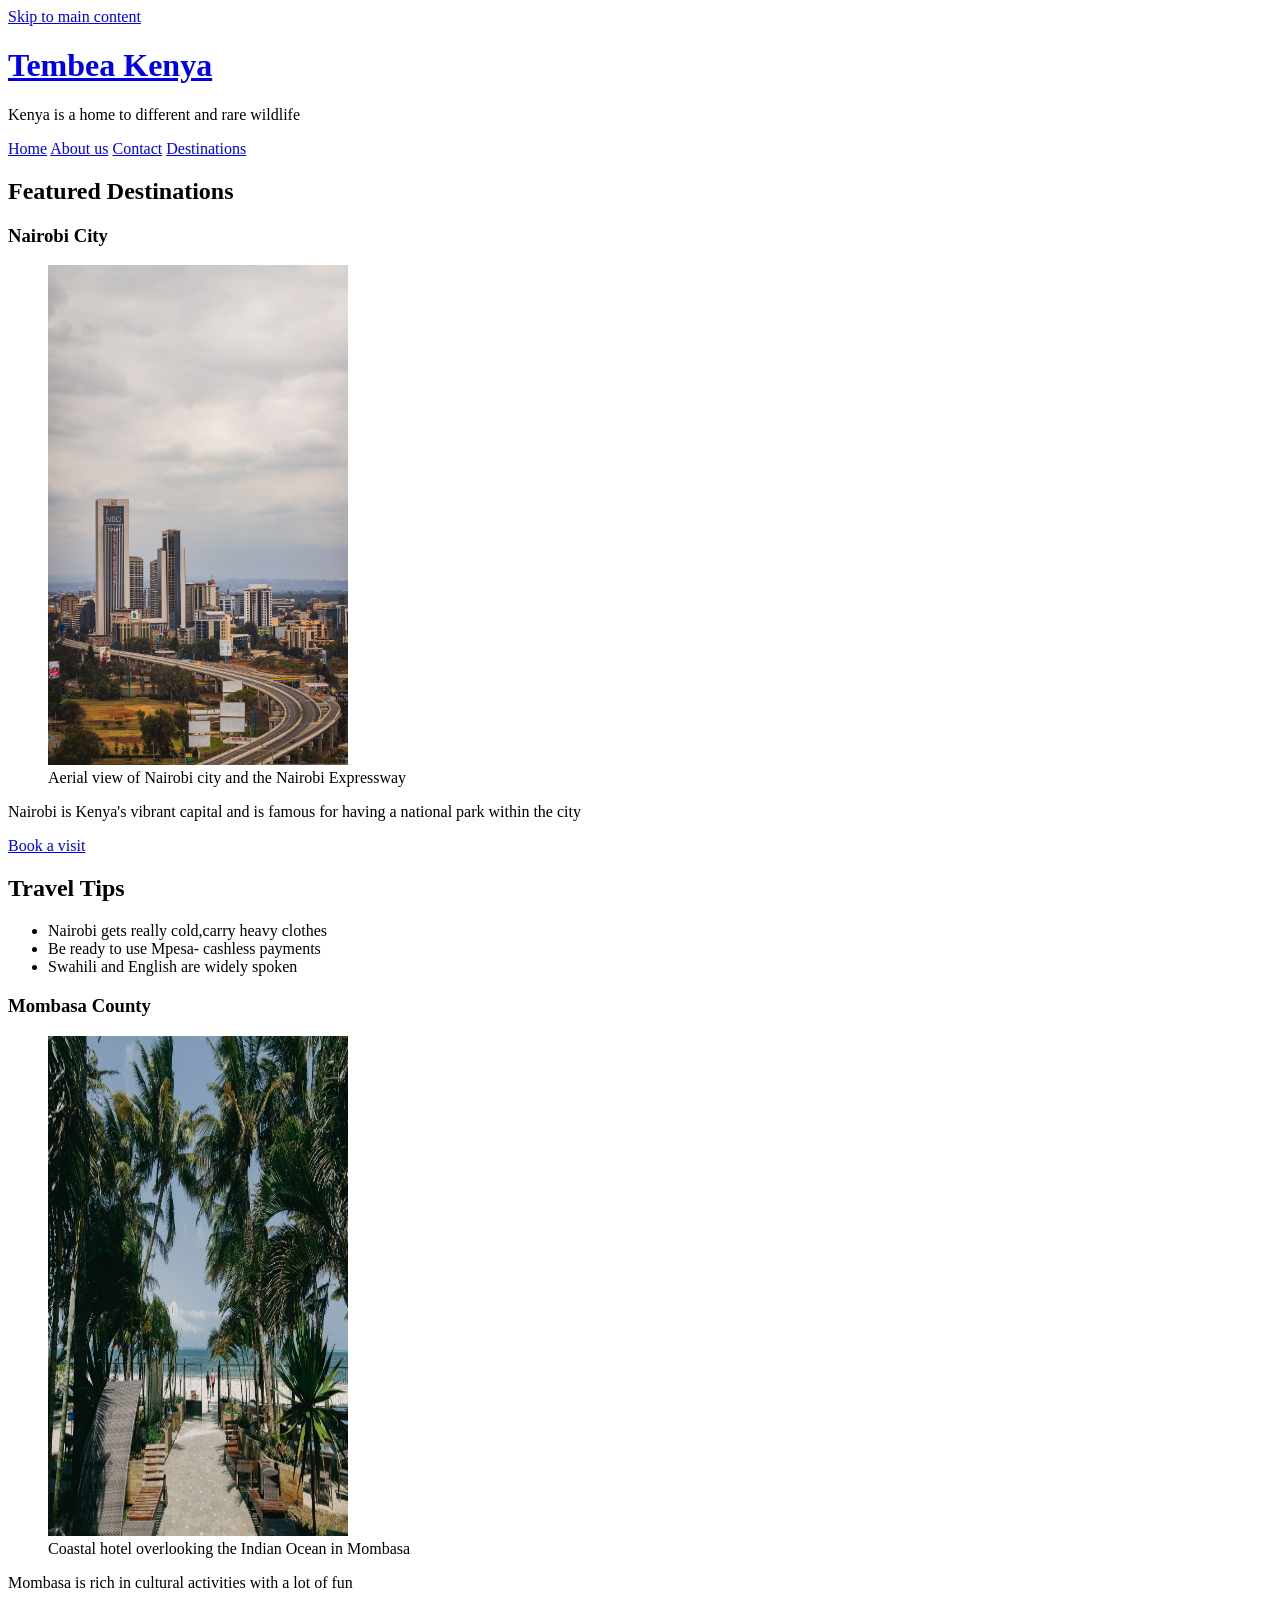
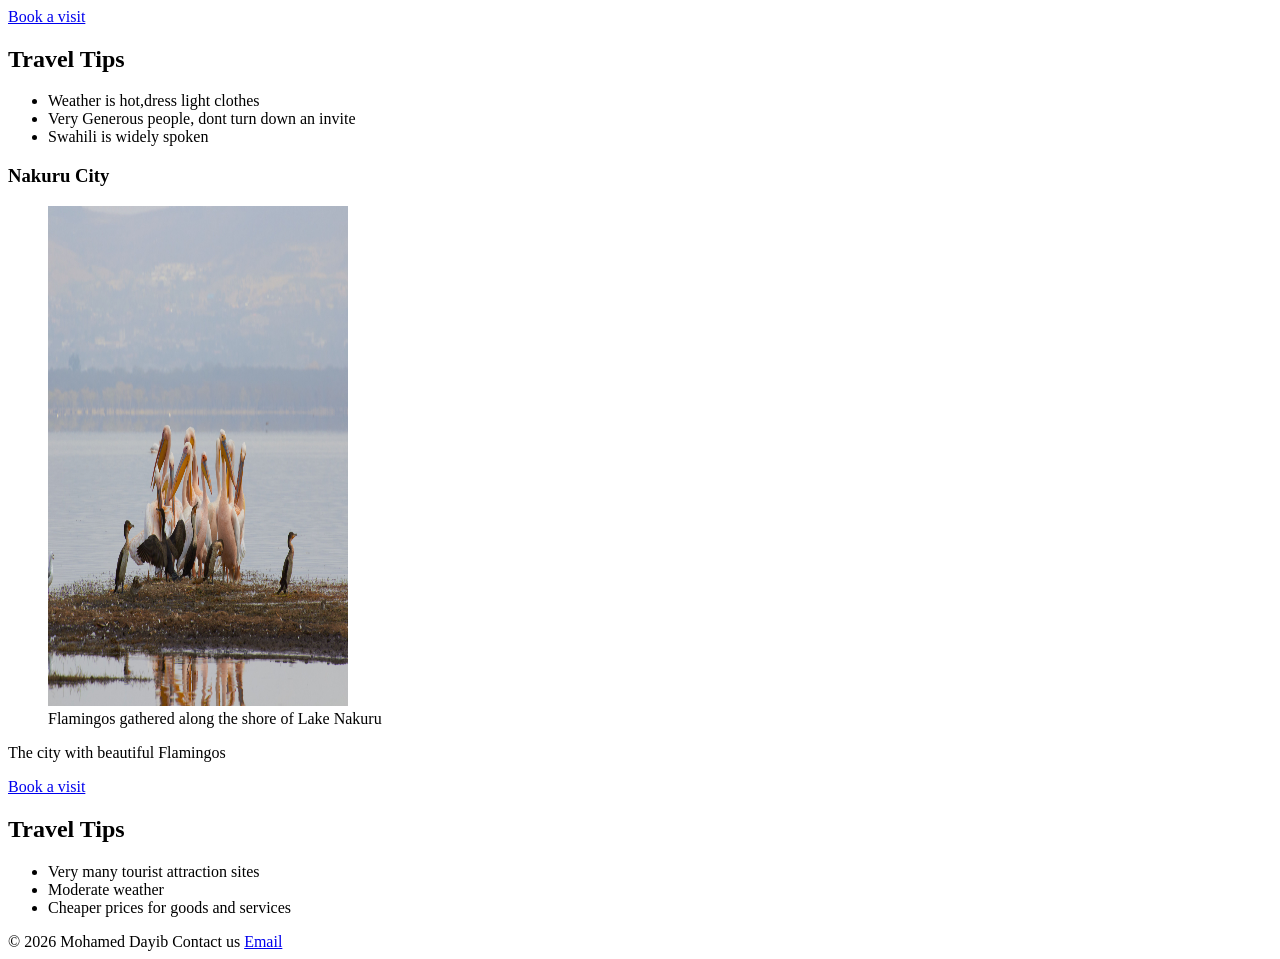
==== index.html @ 8fd85138 "Add my work in the Tembea Kenya" ====
<!DOCTYPE html>
<html lang="en">
<head>
    <meta charset="UTF-8">
    <meta name="viewport" content="width=device-width, initial-scale=1.0">
    <title>Tembea</title>
</head>
<body>
    <a href="#main-content">Skip to main content</a>
    <main id="main-content">
    <header>
        <h1><a href="./index.html">Tembea Kenya</a></h1>
        <p>Kenya is a home to different and rare wildlife</p>
        <nav>
            <a href="./index.html" aria-current="page">Home</a>
            <a href="./about.html">About us</a>
            <a href="./contact.html">Contact</a>
            <a href="./destinations.html" aria-current="page">Destinations</a>

        </nav>
    </header>
    <main>
        <section>
            <h2>Featured Destinations</h2>
            <article>
                <h3>Nairobi City</h3>
                <figure>
                    <img src="./Images/nairobi-city.jpg" alt="Aerial view of Nairobi city and the Nairobi Expressway" width="300" height="500">
                    <figcaption>Aerial view of Nairobi city and the Nairobi Expressway</figcaption>
                </figure>
                <p>Nairobi is Kenya's vibrant capital and is famous for having a national park within the city</p>
                <a href="./destinations.html">Book a visit</a>

            </article>
            <aside>
                <h2>Travel Tips</h2>
                <ul>

                   <li>Nairobi gets really cold,carry heavy clothes</li> 
                   <li> Be ready to use Mpesa- cashless payments</li>
                   <li> Swahili and English are widely spoken </li>
                </ul>

            </aside>
            </head>
             <article>
                <h3>Mombasa County</h3>
                <figure>
                    <img src="./Images/mombasa-city.jpg" alt="Coastal hotel overlooking the Indian Ocean in Mombasa" width="300" height="500">
                    <figcaption>Coastal hotel overlooking the Indian Ocean in Mombasa</figcaption>
                </figure>
                <p>Mombasa is rich in cultural activities with a lot of fun</p>
                <a href="./destinations.html">Book a visit</a>

            </article>
            <aside>
                <h2>Travel Tips</h2>
                <ul>
                    <li>Weather is hot,dress light clothes</li>
                    <li>Very Generous people, dont turn down an invite</li>
                   <li> Swahili is  widely spoken</li> 
                </ul>

            </aside>
             <article>
                <h3>Nakuru City</h3>
                <figure>
                    <img src="./Images/nakuru-city.jpg" alt=""Flamingos gathered along the shore of Lake Nakuru" width="300" height="500">
                    <figcaption>Flamingos gathered along the shore of Lake Nakuru</figcaption>
                </figure>
                <p>The city with beautiful Flamingos</p>
                <a href="./destinations.html">Book a visit</a>

            </article>
            <aside>
                <h2>Travel Tips</h2>
                <ul>
                   <li>Very many tourist attraction sites</li> 
                   <li>Moderate weather</li>  
                   <li>Cheaper prices for goods and services</li> 
                </ul>

            </aside>
        </section>
    </main>

<footer>
    &copy; 2026 Mohamed Dayib  
    Contact us <a href="mailto:Mohamedtayyib57@gmail.com">Email</a>
</footer>
</body>
</html>
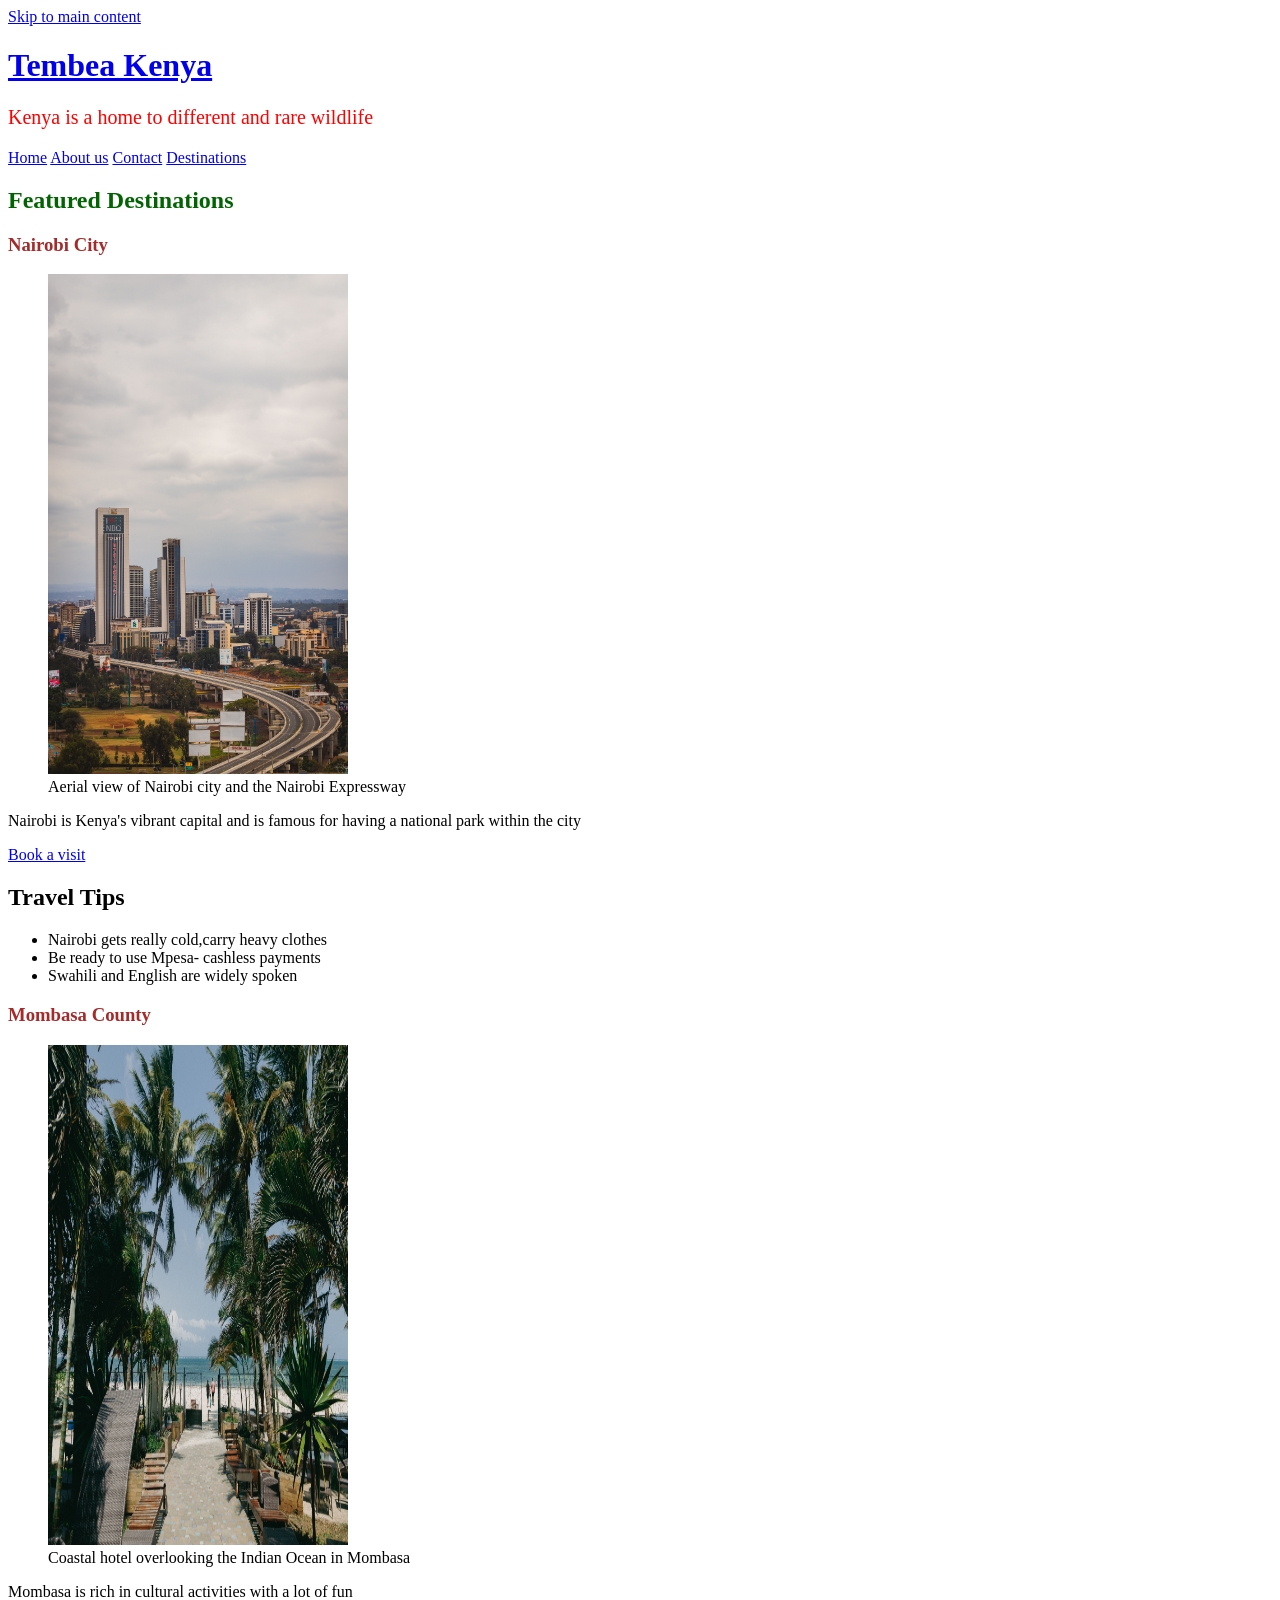
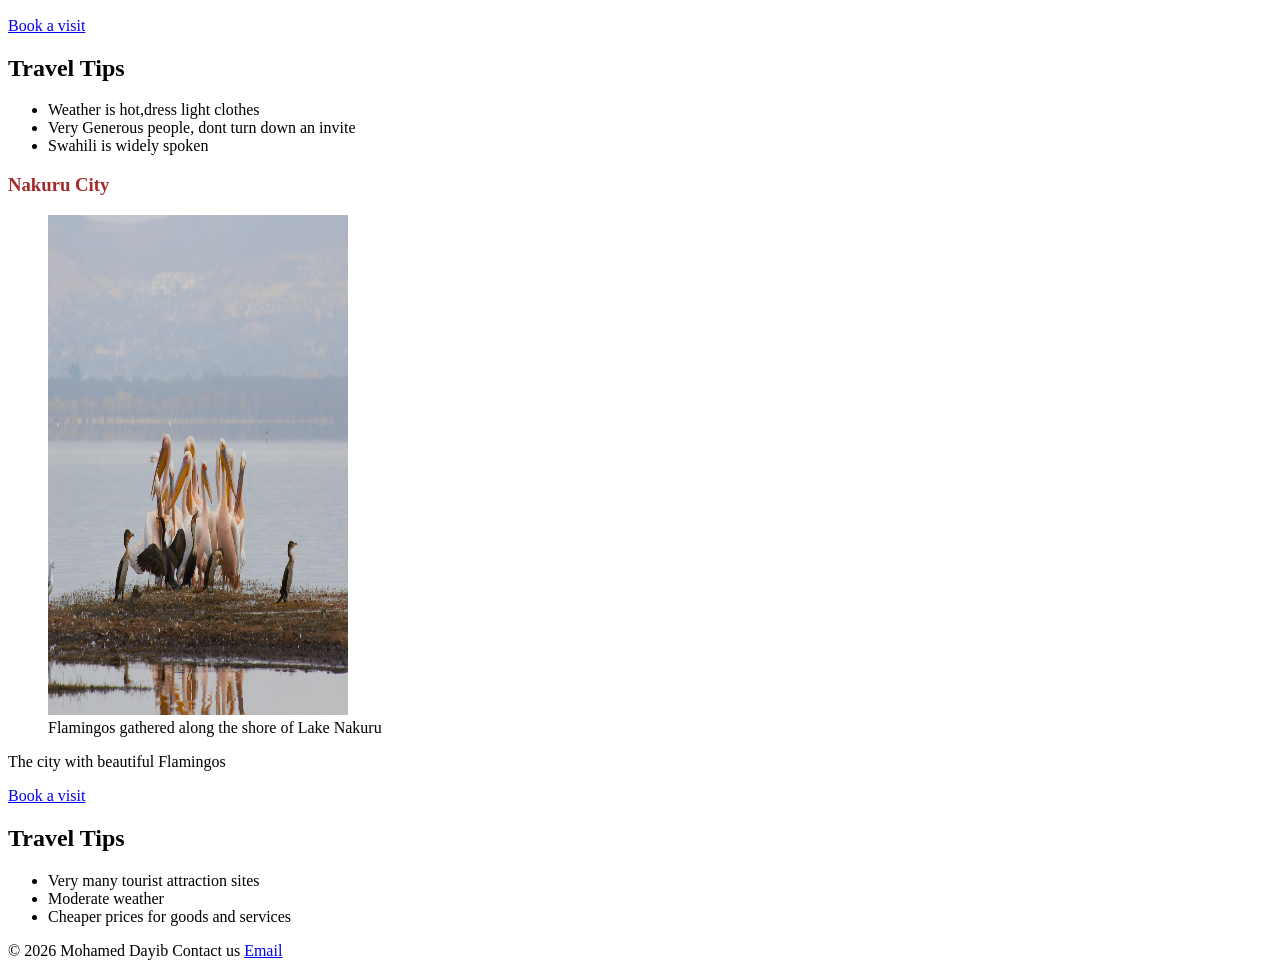
==== commit 58bc7394: "Add favicon and styles.css" ====
--- a/index.html
+++ b/index.html
@@ -4,13 +4,15 @@
     <meta charset="UTF-8">
     <meta name="viewport" content="width=device-width, initial-scale=1.0">
     <title>Tembea</title>
+    <link rel="stylesheet" href="./styles.css">
+    <link rel="icon" href="./Images/favicon-16x16.png">
 </head>
 <body>
     <a href="#main-content">Skip to main content</a>
     <main id="main-content">
     <header>
         <h1><a href="./index.html">Tembea Kenya</a></h1>
-        <p>Kenya is a home to different and rare wildlife</p>
+        <p class="tagline"> Kenya is a home to different and rare wildlife</p>
         <nav>
             <a href="./index.html" aria-current="page">Home</a>
             <a href="./about.html">About us</a>
@@ -21,9 +23,9 @@
     </header>
     <main>
         <section>
-            <h2>Featured Destinations</h2>
+            <h2 class="title">Featured Destinations</h2>
             <article>
-                <h3>Nairobi City</h3>
+                <h3 id="subtitle">Nairobi City</h3>
                 <figure>
                     <img src="./Images/nairobi-city.jpg" alt="Aerial view of Nairobi city and the Nairobi Expressway" width="300" height="500">
                     <figcaption>Aerial view of Nairobi city and the Nairobi Expressway</figcaption>
@@ -44,7 +46,7 @@
             </aside>
             </head>
              <article>
-                <h3>Mombasa County</h3>
+                <h3 id="subtitle">Mombasa County</h3>
                 <figure>
                     <img src="./Images/mombasa-city.jpg" alt="Coastal hotel overlooking the Indian Ocean in Mombasa" width="300" height="500">
                     <figcaption>Coastal hotel overlooking the Indian Ocean in Mombasa</figcaption>
@@ -63,7 +65,7 @@
 
             </aside>
              <article>
-                <h3>Nakuru City</h3>
+                <h3 id="subtitle">Nakuru City</h3>
                 <figure>
                     <img src="./Images/nakuru-city.jpg" alt=""Flamingos gathered along the shore of Lake Nakuru" width="300" height="500">
                     <figcaption>Flamingos gathered along the shore of Lake Nakuru</figcaption>
--- a/styles.css
+++ b/styles.css
@@ -0,0 +1,12 @@
+.title{
+    color: darkgreen;
+}
+
+.tagline{
+    color: red;
+    font-size: 20px;
+
+}
+#subtitle{
+    color: brown;
+}
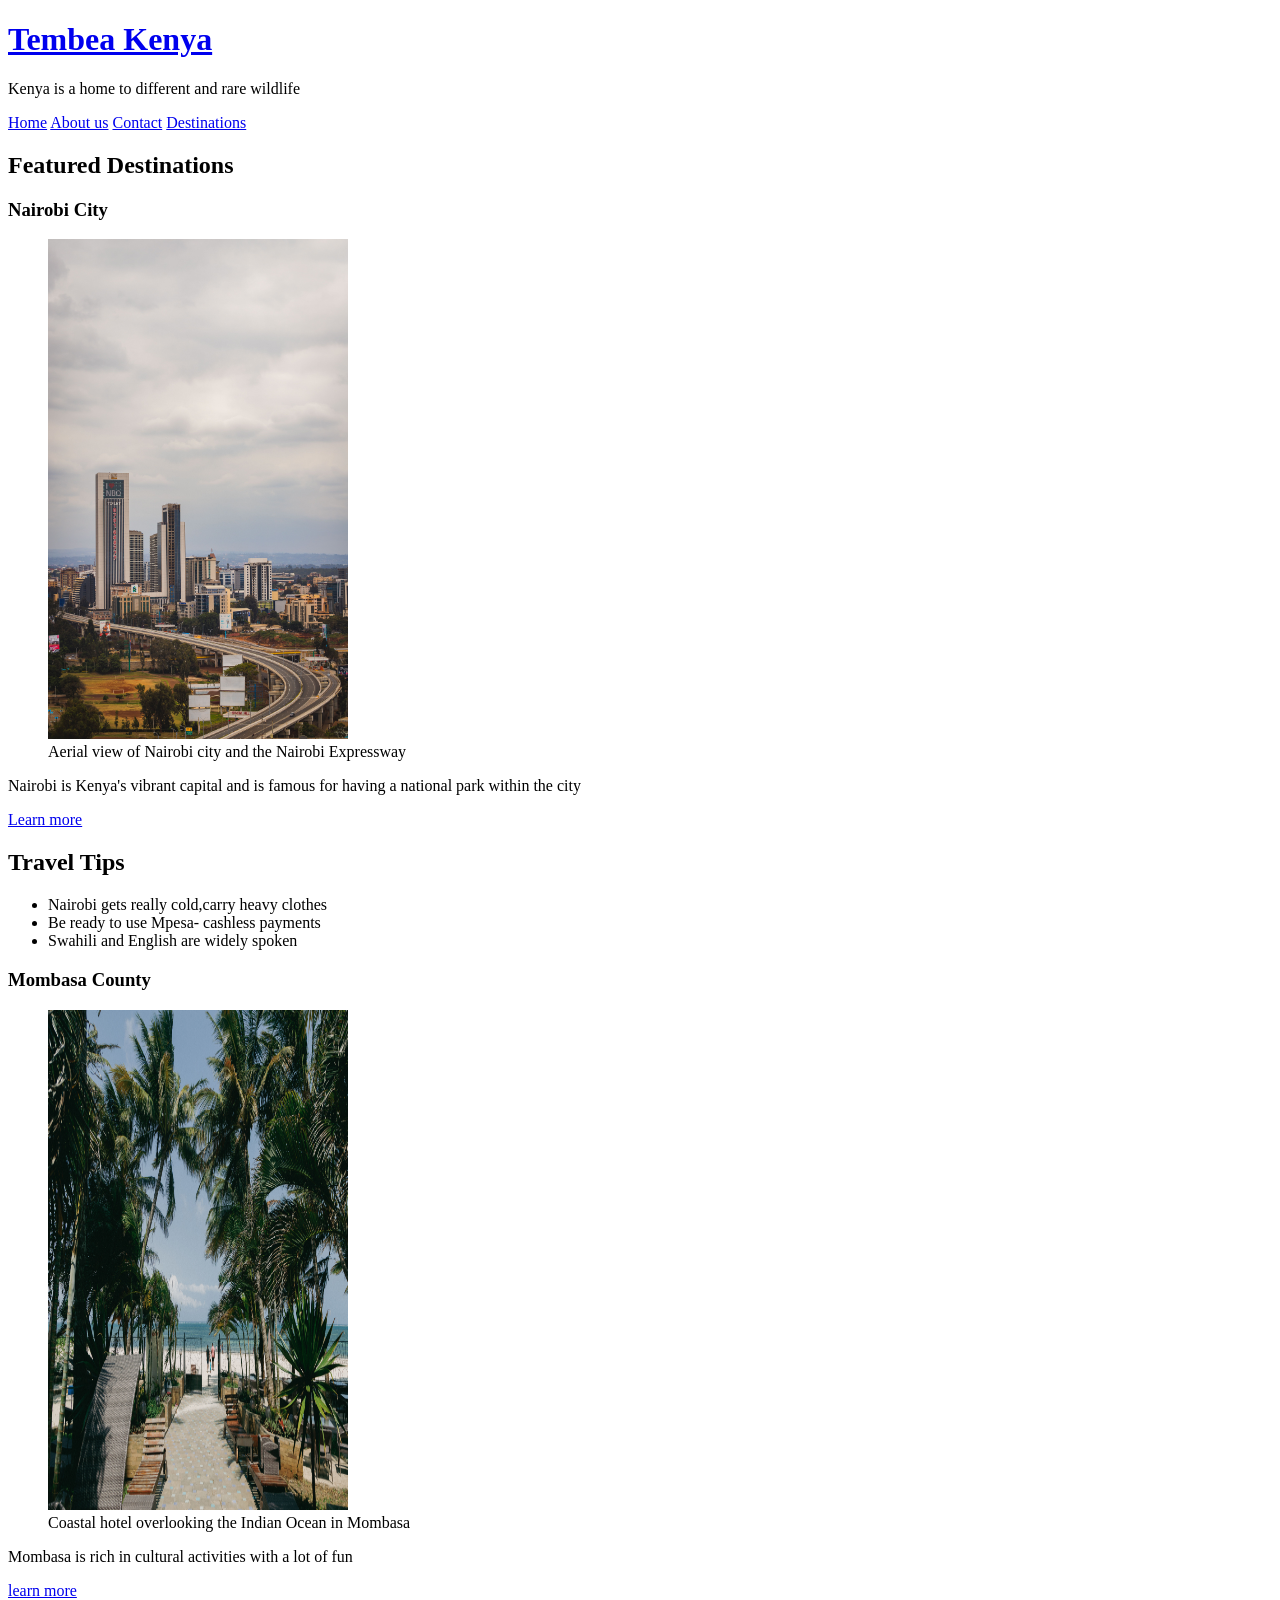
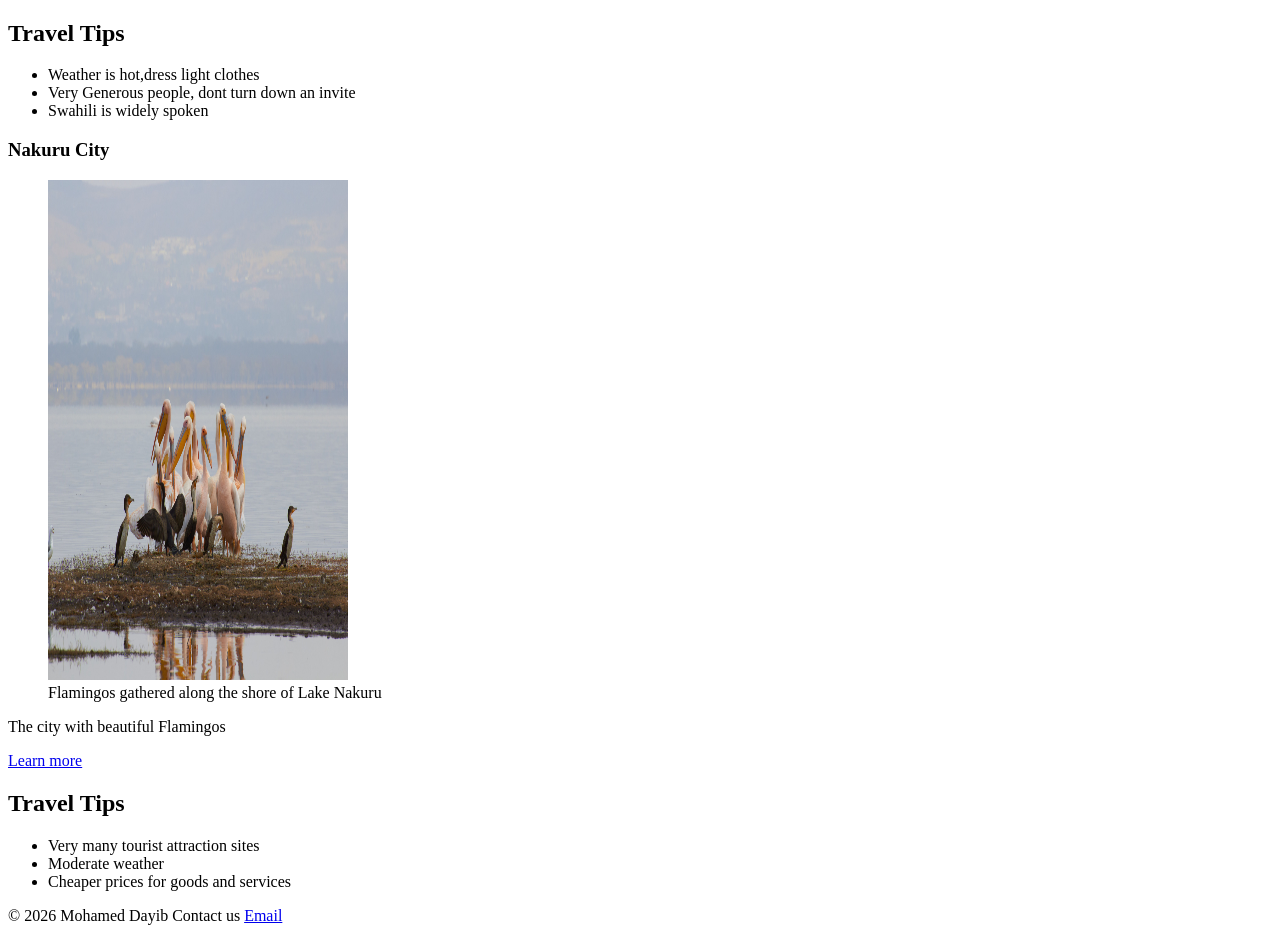
==== commit c203846f: "add screenshot and the new files" ====
--- a/index.html
+++ b/index.html
@@ -4,15 +4,12 @@
     <meta charset="UTF-8">
     <meta name="viewport" content="width=device-width, initial-scale=1.0">
     <title>Tembea</title>
-    <link rel="stylesheet" href="./styles.css">
-    <link rel="icon" href="./Images/favicon-16x16.png">
 </head>
 <body>
-    <a href="#main-content">Skip to main content</a>
-    <main id="main-content">
+    <main>
     <header>
         <h1><a href="./index.html">Tembea Kenya</a></h1>
-        <p class="tagline"> Kenya is a home to different and rare wildlife</p>
+        <p> Kenya is a home to different and rare wildlife</p>
         <nav>
             <a href="./index.html" aria-current="page">Home</a>
             <a href="./about.html">About us</a>
@@ -23,15 +20,15 @@
     </header>
     <main>
         <section>
-            <h2 class="title">Featured Destinations</h2>
+            <h2>Featured Destinations</h2>
             <article>
-                <h3 id="subtitle">Nairobi City</h3>
+                <h3>Nairobi City</h3>
                 <figure>
                     <img src="./Images/nairobi-city.jpg" alt="Aerial view of Nairobi city and the Nairobi Expressway" width="300" height="500">
                     <figcaption>Aerial view of Nairobi city and the Nairobi Expressway</figcaption>
                 </figure>
                 <p>Nairobi is Kenya's vibrant capital and is famous for having a national park within the city</p>
-                <a href="./destinations.html">Book a visit</a>
+                <a href="./about.html">Learn more</a>
 
             </article>
             <aside>
@@ -46,13 +43,13 @@
             </aside>
             </head>
              <article>
-                <h3 id="subtitle">Mombasa County</h3>
+                <h3>Mombasa County</h3>
                 <figure>
                     <img src="./Images/mombasa-city.jpg" alt="Coastal hotel overlooking the Indian Ocean in Mombasa" width="300" height="500">
                     <figcaption>Coastal hotel overlooking the Indian Ocean in Mombasa</figcaption>
                 </figure>
                 <p>Mombasa is rich in cultural activities with a lot of fun</p>
-                <a href="./destinations.html">Book a visit</a>
+                <a href="./about.html">learn more</a>
 
             </article>
             <aside>
@@ -65,13 +62,13 @@
 
             </aside>
              <article>
-                <h3 id="subtitle">Nakuru City</h3>
+                <h3>Nakuru City</h3>
                 <figure>
                     <img src="./Images/nakuru-city.jpg" alt=""Flamingos gathered along the shore of Lake Nakuru" width="300" height="500">
                     <figcaption>Flamingos gathered along the shore of Lake Nakuru</figcaption>
                 </figure>
                 <p>The city with beautiful Flamingos</p>
-                <a href="./destinations.html">Book a visit</a>
+                <a href="./about.html">Learn more</a>
 
             </article>
             <aside>
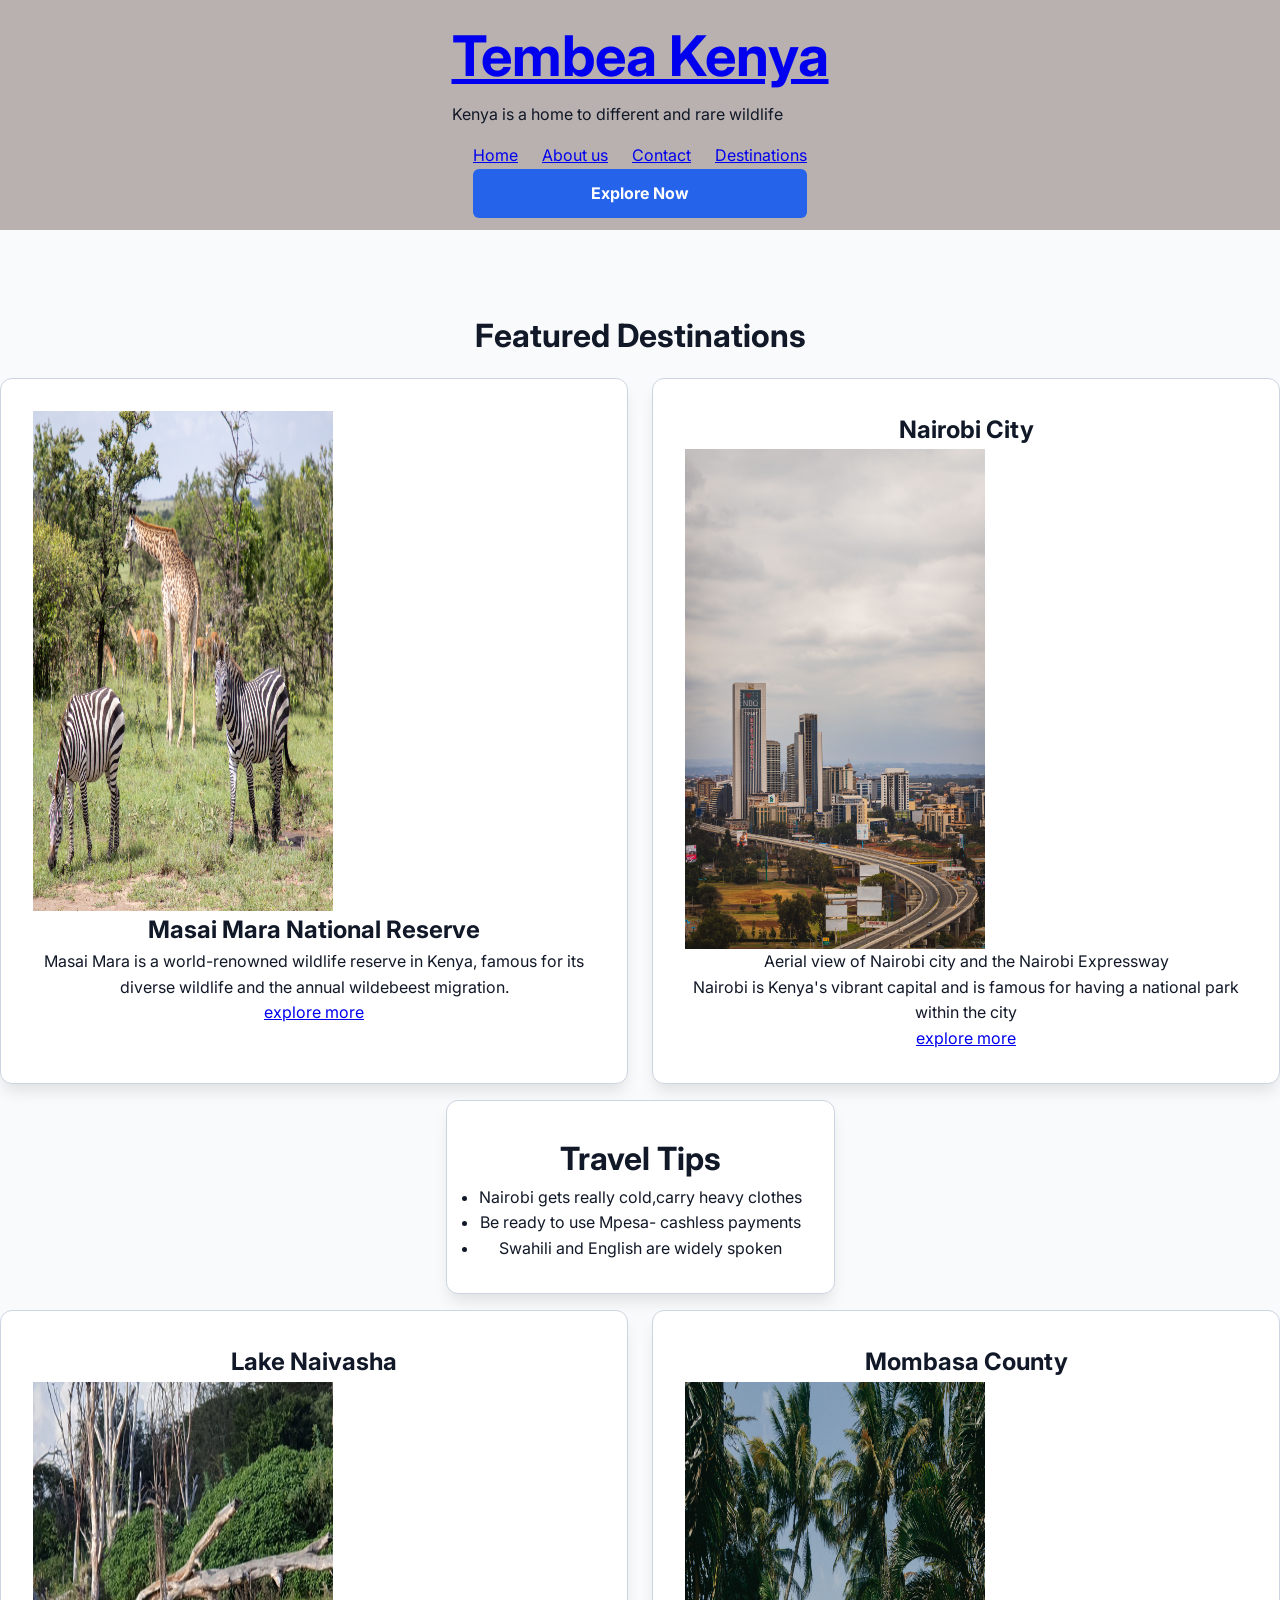
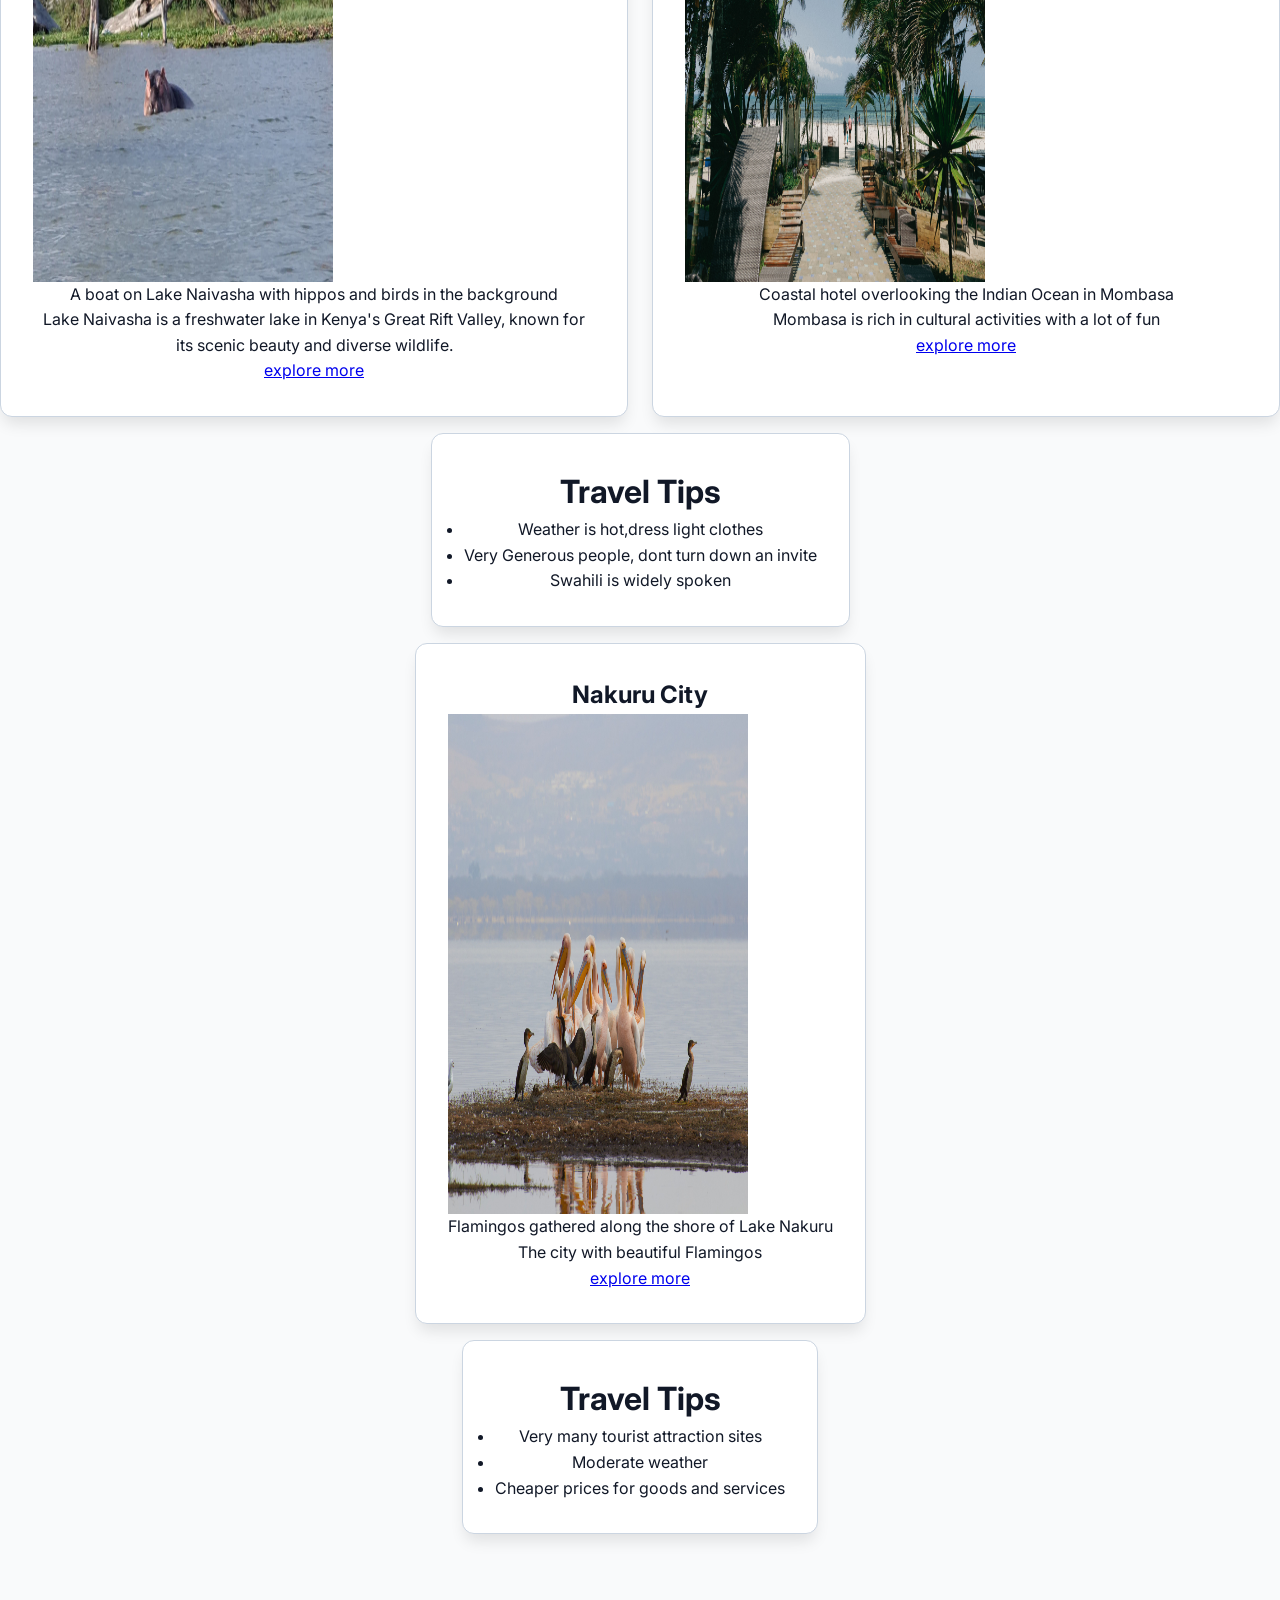
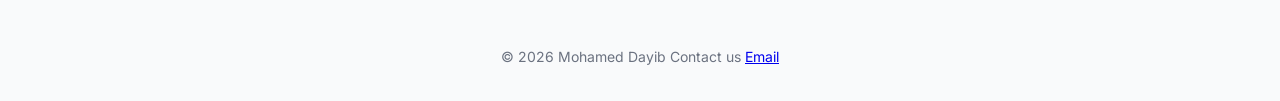
==== commit 8b22842c: "add tembea layout and styles" ====
--- a/index.html
+++ b/index.html
@@ -4,88 +4,127 @@
     <meta charset="UTF-8">
     <meta name="viewport" content="width=device-width, initial-scale=1.0">
     <title>Tembea</title>
+    <link rel="stylesheet" href="styles.css">
 </head>
 <body>
-    <main>
-    <header>
-        <h1><a href="./index.html">Tembea Kenya</a></h1>
-        <p> Kenya is a home to different and rare wildlife</p>
-        <nav>
-            <a href="./index.html" aria-current="page">Home</a>
-            <a href="./about.html">About us</a>
-            <a href="./contact.html">Contact</a>
-            <a href="./destinations.html" aria-current="page">Destinations</a>
+  <main>
+    <header class="navbar"> 
+        <div class="navbar-logo">
+            <h1><a href="./index.html" class="logo">Tembea Kenya</a></h1>
+            <p>Kenya is a home to different and rare wildlife</p>
+        </div>
+    
+    <nav aria-label="Main">
+        <div class="navbar-links">
+         <a href="./index.html" aria-current="page">Home</a>
+         <a href="./about.html">About us</a>
+         <a href="./contact.html">Contact</a>
+         <a href="./destinations.html">Destinations</a>
 
-        </nav>
-    </header>
-    <main>
-        <section>
+        </div>
+            <a href="./destinations.html" class="btn">Explore Now</a>
+
+    </nav>
+  </header>
+    <main >
+      <section class="hero" >
+        <div >
             <h2>Featured Destinations</h2>
-            <article>
+        </div>
+      
+        <article class="card-row"> 
+            <div class="card">
+                <img src="./Images/nairobi-nationalpark.jpg" alt="A herd of elephants walking through the savannah in Masai Mara National Reserve" width="300" height="500">
+                <h3>Masai Mara National Reserve</h3>
+                <p>Masai Mara is a world-renowned wildlife reserve in Kenya, famous for its diverse wildlife and the annual wildebeest migration.</p>
+                <a href="./destinations.html">explore more</a> 
+            </div>
+            <div class="card">
                 <h3>Nairobi City</h3>
                 <figure>
                     <img src="./Images/nairobi-city.jpg" alt="Aerial view of Nairobi city and the Nairobi Expressway" width="300" height="500">
                     <figcaption>Aerial view of Nairobi city and the Nairobi Expressway</figcaption>
                 </figure>
                 <p>Nairobi is Kenya's vibrant capital and is famous for having a national park within the city</p>
-                <a href="./about.html">Learn more</a>
+                 <a href="./destinations.html">explore more</a>
+            </div>
 
-            </article>
-            <aside>
-                <h2>Travel Tips</h2>
+        </article >
+
+        <aside>
+           <div class="card">
+             <h2>Travel Tips</h2>
                 <ul>
-
                    <li>Nairobi gets really cold,carry heavy clothes</li> 
                    <li> Be ready to use Mpesa- cashless payments</li>
                    <li> Swahili and English are widely spoken </li>
                 </ul>
-
-            </aside>
-            </head>
-             <article>
+            </div>
+        </aside>
+          
+        <article class="card-row">
+            <div class="card">
+                <h3>Lake Naivasha</h3>
+                <figure>
+                    <img src="./Images/lake-naivasha.webp" alt="A boat on Lake Naivasha with hippos and birds in the background" width="300" height="500">
+                    <figcaption>A boat on Lake Naivasha with hippos and birds in the background</figcaption>
+                </figure>
+                <p>Lake Naivasha is a freshwater lake in Kenya's Great Rift Valley, known for its scenic beauty and diverse wildlife.</p>
+                <a href="./destinations.html">explore more</a>
+            </div>
+            <div class="card">
                 <h3>Mombasa County</h3>
                 <figure>
                     <img src="./Images/mombasa-city.jpg" alt="Coastal hotel overlooking the Indian Ocean in Mombasa" width="300" height="500">
                     <figcaption>Coastal hotel overlooking the Indian Ocean in Mombasa</figcaption>
                 </figure>
                 <p>Mombasa is rich in cultural activities with a lot of fun</p>
-                <a href="./about.html">learn more</a>
-
-            </article>
-            <aside>
-                <h2>Travel Tips</h2>
+                <a href="./destinations.html">explore more</a>
+            </div>  
+        </article>
+        <aside>
+             <div class="card">
+            <h2>Travel Tips</h2>
                 <ul>
                     <li>Weather is hot,dress light clothes</li>
                     <li>Very Generous people, dont turn down an invite</li>
                    <li> Swahili is  widely spoken</li> 
                 </ul>
+            </div>
+        </aside>
 
-            </aside>
-             <article>
+
+        <article class="card-row">
+            <div class="card">
                 <h3>Nakuru City</h3>
                 <figure>
-                    <img src="./Images/nakuru-city.jpg" alt=""Flamingos gathered along the shore of Lake Nakuru" width="300" height="500">
+                    <img src="./Images/nakuru-city.jpg" alt="Flamingos gathered along the shore of Lake Nakuru" width="300" height="500">
                     <figcaption>Flamingos gathered along the shore of Lake Nakuru</figcaption>
                 </figure>
                 <p>The city with beautiful Flamingos</p>
-                <a href="./about.html">Learn more</a>
+                <a href="./destinations.html">explore more</a>
+            </div>
+        </article>
 
-            </article>
-            <aside>
-                <h2>Travel Tips</h2>
+        <aside>
+             <div class="card">
+            <h2>Travel Tips</h2>
                 <ul>
                    <li>Very many tourist attraction sites</li> 
                    <li>Moderate weather</li>  
                    <li>Cheaper prices for goods and services</li> 
                 </ul>
 
-            </aside>
+            </div>
+        </aside>
         </section>
     </main>
 
 <footer>
+   
     &copy; 2026 Mohamed Dayib  
     Contact us <a href="mailto:Mohamedtayyib57@gmail.com">Email</a>
+    
 </footer>
 </body>
 </html>
--- a/styles.css
+++ b/styles.css
@@ -0,0 +1,314 @@
+@import url('https://fonts.googleapis.com/css2?family=Inter:wght@400;700&display=swap');
+:root{
+    --font-main: 'Inter', system-ui, -apple-system, sans-serif;
+  --text-base: 1rem;
+  --text-line-height: 1.6;
+  --text-h1: clamp(2rem, 4vw + 1rem, 3.5rem);
+  --text-h2: 2rem;
+  --text-h3: 1.5rem;
+
+  --color-brand: #2563eb;          /* Vibrant blue */
+  --color-brand-hover: #1d4ed8;    /* Darker hover variant */
+  --color-text: #111827;           /* Dark text (High contrast on light) */
+  --color-surface: #f9fafb;        /* Light surface/background */
+  --color-surface-hover: #f3f4f6;  /* Surface hover variant */
+  --color-alternate: #6b7280;      /* Muted text for secondary information */
+
+  --space-section: clamp(3rem, 5vw + 1rem, 6rem);
+}
+* {
+  box-sizing: border-box;
+  padding: 0;
+  margin: 0;
+}
+body{
+    font-family: var(--font-main);
+  font-size: var(--text-base);
+  line-height: var(--text-line-height);
+  color: var(--color-text);
+  background-color: var(--color-surface);
+}
+
+
+main{
+flex: 1;
+}
+
+h1{
+    font-size:var(--text-h1)
+}
+h2 {
+  font-size: var(--text-h2)
+}
+
+h3 {
+  font-size: var(--text-h3)
+}
+section{
+    padding-top: var(--space-section);
+    padding-bottom: var(--space-section);
+
+}
+img, picture {
+  max-width: 100%;
+  display: block;
+}
+
+input, button, textarea, select {
+  font: inherit;
+}
+button {
+  cursor: pointer;
+  font-size: .61rem;
+}
+html, body {
+  height: 100%;
+  margin: 0;
+}
+
+body {
+  display: flex;
+  flex-direction: column;
+  min-height: 100vh;
+}
+
+main {
+  flex: 1; 
+}
+.navbar {
+    display: flex;
+    justify-content: center;
+    flex-direction: column;
+    align-items: center;
+    background: #b9b0b0;
+    gap: 1rem;
+    padding: 0.75rem 1.5rem;
+}
+.navbar-links {
+    display: flex;
+    gap: 1.5rem;
+    align-items: center;
+    justify-content: center;
+    list-style: none;
+}
+.hero {
+    display: flex;
+    flex-direction: column;    /* stack heading, tagline, button */
+    justify-content: center;   /* centre vertically (main axis = column) */
+    align-items: center;       /* centre horizontally */
+    gap: 1rem;
+    min-height: 60vh;
+    text-align: center;
+}
+.card {
+    background-color: var(--color-card-bg, #ffffff);
+    border: 1px solid var(--color-border, #cbd5e1);
+    border-radius: 0.75rem;
+    box-shadow: 0 10px 15px -3px rgba(0, 0, 0, 0.1);
+    padding: 2rem;
+    text-align: center;
+}
+.card-row {
+    display: flex;
+    text-align: center;
+    flex-wrap: wrap;   /* allow cards to wrap onto multiple lines */
+    gap: 1.5rem;
+}
+.card-row > .card {
+    flex: 1 1 250px;   /* grow | shrink | basis: aim for ~250px, then negotiate */
+}
+.gallery {
+    display: grid;
+    grid-template-columns: repeat(3, 1fr);
+    grid-auto-rows: 220px;               /* every auto-created row is 220px */
+    gap: 1rem;
+}
+.gallery img {
+    width: 100%;
+    height: 100%;
+    object-fit: cover;   /* fill the cell, crop instead of distorting */
+}
+.gallery {
+    gap: 1rem;              /* rows and columns */
+    /* or separately: */
+    row-gap: 2rem;
+    column-gap: 1rem;
+}
+.destinations {
+    display: grid;
+    object-fit: cover;
+    grid-template-columns: repeat(auto-fit, minmax(500px, 1fr));
+    gap: 1.5rem;
+}
+
+
+/* Prose container constraint */
+.prose {
+  max-width: 65ch;
+  margin-inline: auto;
+  padding: 2rem 1rem;
+}
+
+/* Styled Blockquote */
+blockquote {
+  border-left: 4px solid var(--color-brand, #0f766e);
+  padding-left: 1.25rem;
+  margin: 2rem 0;
+  font-style: italic;
+  color: #475569;
+}
+
+/* FAQ Details Spacing & Styling */
+details {
+  background-color: var(--color-card-bg, #ffffff);
+  border: 1px solid var(--color-border, #cbd5e1);
+  border-radius: 0.5rem;
+  padding: 1rem;
+  margin-bottom: 1rem;
+}
+
+summary {
+  font-weight: 700;
+  cursor: pointer;
+  padding: 0.25rem;
+}
+
+/* Hover state on summary */
+summary:hover {
+  color: var(--color-brand, #0f766e);
+}
+
+details[open] summary {
+  margin-bottom: 0.5rem;
+  border-bottom: 1px solid var(--color-border, #cbd5e1);
+
+
+}
+
+table{
+  
+  width: 100%;
+  border-collapse: collapse;
+  margin-top: 1rem;
+ 
+}
+th,td {
+  border-bottom: 1px solid var(--color-border, #cbd5e1);
+  padding: 10px;
+}
+  
+
+footer {
+  position: sticky;
+  background-color: var(--color-surface, #8b8d8f);
+  padding: 2rem 1rem;
+  text-align: center;
+  font-size: 0.875rem;
+  color: var(--color-alternate, #6b7280);
+}
+
+
+
+/* Contact Card Container */
+.contact-section {
+  padding: 4rem 0;
+  display: flex;
+  justify-content: center;
+}
+
+.contact-card {
+  background-color: var(--color-card-bg, #ffffff);
+  border: 1px solid var(--color-border, #cbd5e1);
+  border-radius: 0.75rem;
+  box-shadow: 0 10px 15px -3px rgba(0, 0, 0, 0.1);
+  padding: 2.5rem;
+  width: 100%;
+  max-width: 600px;
+}
+
+.contact-card h2 {
+  font-size: var(--text-h2, 2rem);
+  margin-bottom: 1.5rem;
+}
+
+/* Form Groups & Labels Above Inputs */
+.form-group {
+  display: flex;
+  flex-direction: column;
+  gap: 0.5rem;
+  margin-bottom: 1.5rem;
+}
+
+label {
+  font-weight: 600;
+}
+
+/* Inputs Full-Width with Clear Focus Styles */
+input[type="text"],
+input[type="email"],
+select,
+textarea {
+  width: 100%;
+  padding: 0.75rem;
+  border: 1px solid var(--color-border, #cbd5e1);
+  border-radius: 0.375rem;
+  background-color: var(--color-surface, #f8fafc);
+}
+
+input:focus-visible,
+select:focus-visible,
+textarea:focus-visible,
+button:focus-visible {
+  outline: 2px solid var(--color-brand, #0f766e);
+  outline-offset: 2px;
+}
+
+/* Styled Fieldset and Radio Group */
+fieldset {
+  border: 1px solid var(--color-border, #cbd5e1);
+  border-radius: 0.375rem;
+  padding: 1rem;
+}
+
+legend {
+  font-weight: 600;
+  padding: 0 0.5rem;
+}
+
+.radio-group {
+  display: flex;
+  gap: 1.5rem;
+  margin-top: 0.5rem;
+}
+
+.radio-group label {
+  font-weight: normal;
+  display: flex;
+  align-items: center;
+  gap: 0.5rem;
+  cursor: pointer;
+}
+
+/* Shared Button Style with Hover and Focus States */
+.btn {
+  display: block;
+  width: 100%;
+  background-color: var(--color-brand, #0f766e);
+  color: #ffffff;
+  padding: 0.75rem 1.75rem;
+  border: none;
+  border-radius: 0.375rem;
+  font-weight: 700;
+  text-align: center;
+  text-decoration: none;
+  cursor: pointer;
+  transition: background-color 0.2s ease;
+}
+
+.btn:hover {
+  background-color: var(--color-brand-hover, #115e59);
+}
+
+
+
+
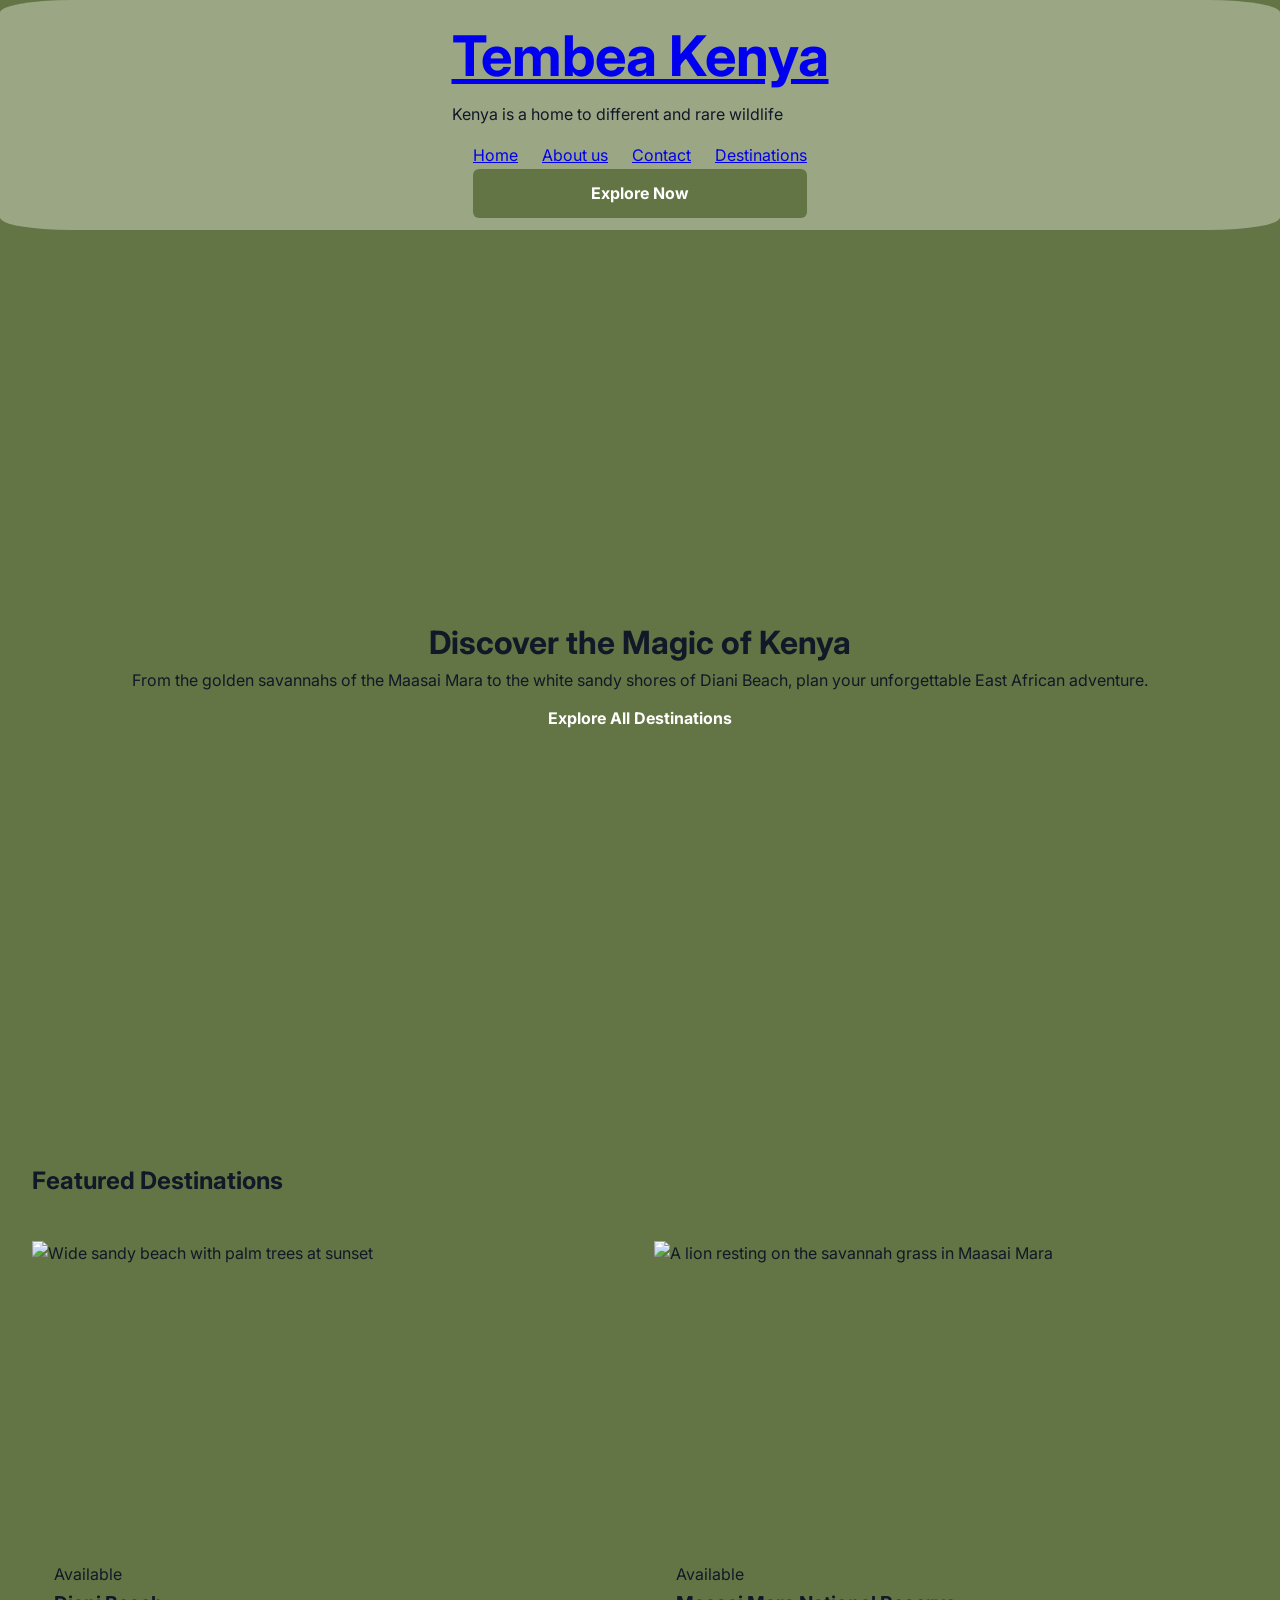
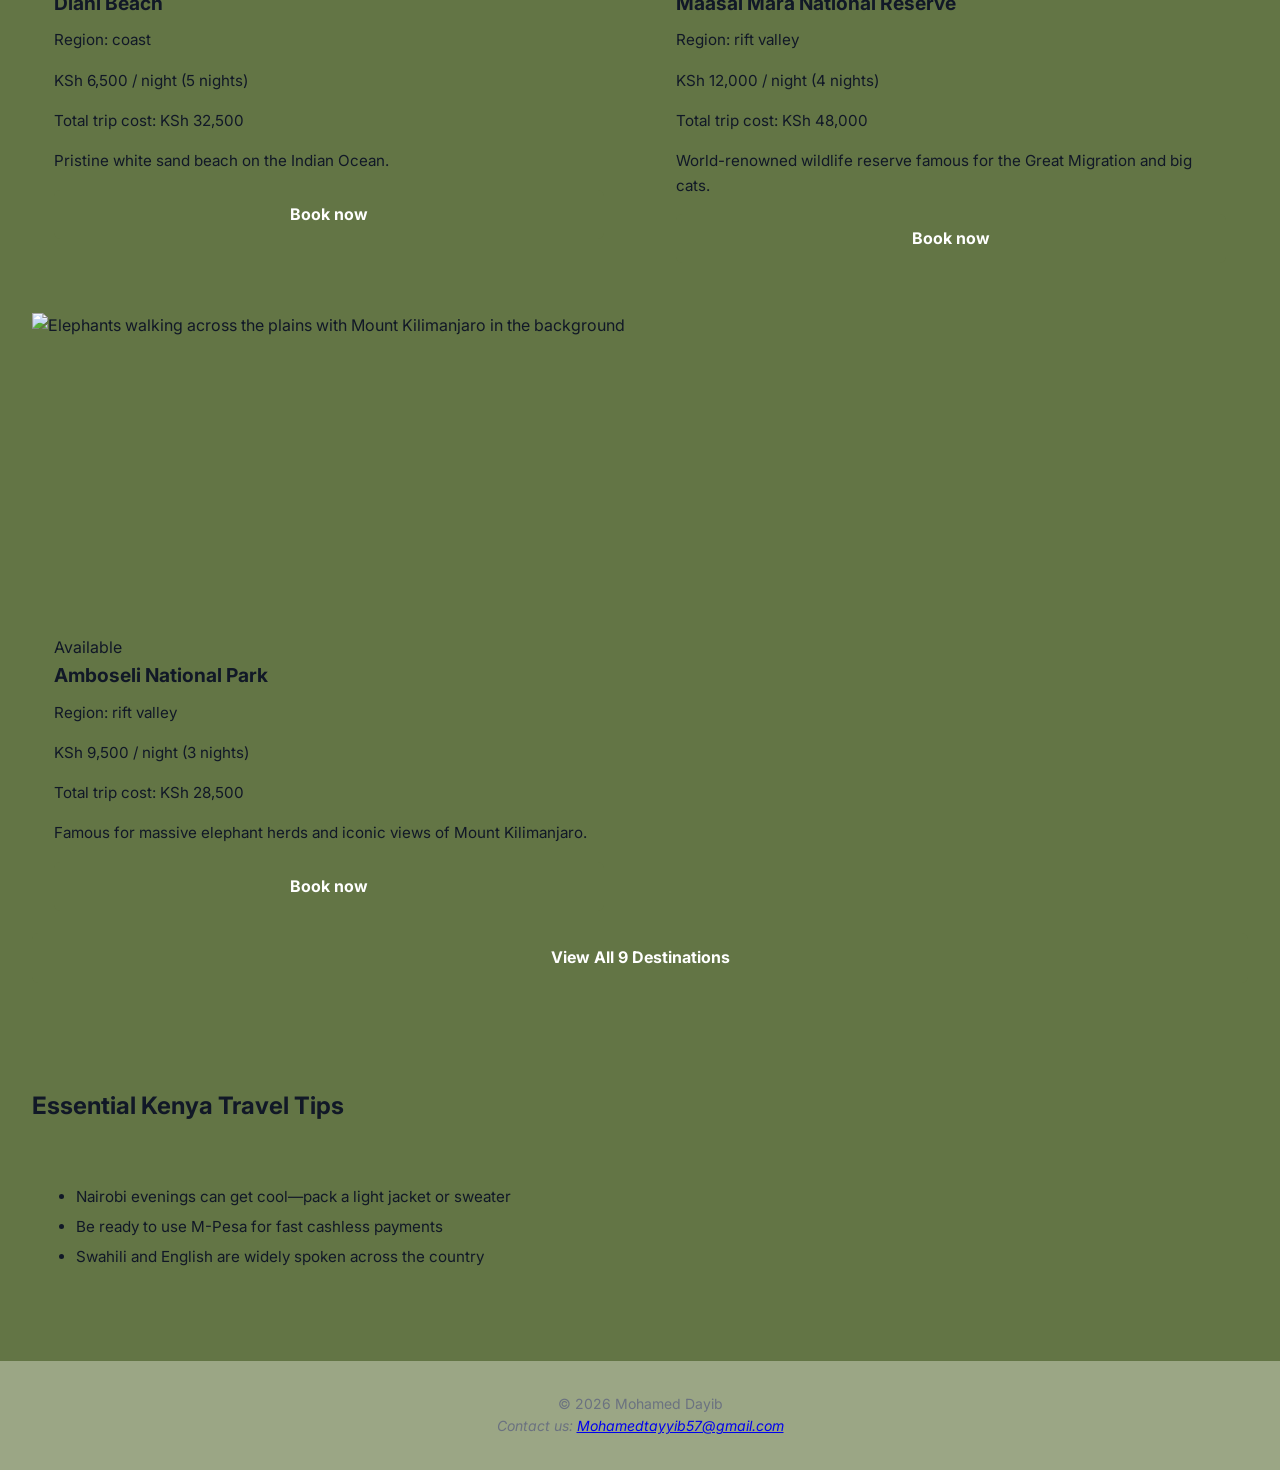
==== commit e4c19cab: "Complete Phase 3 interactive UI and update README" ====
--- a/index.html
+++ b/index.html
@@ -1,130 +1,90 @@
 <!DOCTYPE html>
 <html lang="en">
-<head>
-    <meta charset="UTF-8">
-    <meta name="viewport" content="width=device-width, initial-scale=1.0">
-    <title>Tembea</title>
-    <link rel="stylesheet" href="styles.css">
-</head>
-<body>
-  <main>
-    <header class="navbar"> 
-        <div class="navbar-logo">
-            <h1><a href="./index.html" class="logo">Tembea Kenya</a></h1>
-            <p>Kenya is a home to different and rare wildlife</p>
+  <head>
+    <meta charset="UTF-8" />
+    <meta name="viewport" content="width=device-width, initial-scale=1.0" />
+    <title>Tembea | Home</title>
+    <link rel="stylesheet" href="styles.css" />
+  </head>
+
+  <body>
+    <header class="navbar">
+      <div class="navbar-logo">
+        <h1><a href="./index.html" class="logo">Tembea Kenya</a></h1>
+        <p>Kenya is a home to different and rare wildlife</p>
+      </div>
+
+      <!-- Mobile Menu Toggle Button -->
+      <button
+        type="button"
+        class="menu-toggle"
+        aria-controls="main-nav"
+        aria-expanded="false"
+        aria-label="Toggle navigation menu"
+      >
+        <span class="hamburger-icon" aria-hidden="true"></span>
+      </button>
+
+      <nav id="main-nav" aria-label="Main">
+        <div class="navbar-links">
+          <a href="./index.html" aria-current="page">Home</a>
+          <a href="./about.html">About us</a>
+          <a href="./contact.html">Contact</a>
+          <a href="./destinations.html">Destinations</a>
         </div>
-    
-    <nav aria-label="Main">
-        <div class="navbar-links">
-         <a href="./index.html" aria-current="page">Home</a>
-         <a href="./about.html">About us</a>
-         <a href="./contact.html">Contact</a>
-         <a href="./destinations.html">Destinations</a>
+        <a href="./destinations.html" class="btn">Explore Now</a>
+      </nav>
+    </header>
 
+    <main>
+      <!-- Hero Section -->
+      <section class="hero" aria-labelledby="hero-heading">
+        <div class="hero-content">
+          <h2 id="hero-heading">Discover the Magic of Kenya</h2>
+          <p>
+            From the golden savannahs of the Maasai Mara to the white sandy
+            shores of Diani Beach, plan your unforgettable East African
+            adventure.
+          </p>
+          <a href="./destinations.html" class="btn">Explore All Destinations</a>
         </div>
-            <a href="./destinations.html" class="btn">Explore Now</a>
+      </section>
 
-    </nav>
-  </header>
-    <main >
-      <section class="hero" >
-        <div >
-            <h2>Featured Destinations</h2>
+      <!-- Featured Destinations Section (JS renders 3 featured cards here) -->
+      <section class="gallerydest" aria-labelledby="featured-heading">
+        <h2 id="featured-heading">Featured Destinations</h2>
+
+        <div id="featured-destinations" class="cards-grid"></div>
+
+        <div class="section-cta">
+          <a href="./destinations.html" class="btn">View All 9 Destinations</a>
         </div>
-      
-        <article class="card-row"> 
-            <div class="card">
-                <img src="./Images/nairobi-nationalpark.jpg" alt="A herd of elephants walking through the savannah in Masai Mara National Reserve" width="300" height="500">
-                <h3>Masai Mara National Reserve</h3>
-                <p>Masai Mara is a world-renowned wildlife reserve in Kenya, famous for its diverse wildlife and the annual wildebeest migration.</p>
-                <a href="./destinations.html">explore more</a> 
-            </div>
-            <div class="card">
-                <h3>Nairobi City</h3>
-                <figure>
-                    <img src="./Images/nairobi-city.jpg" alt="Aerial view of Nairobi city and the Nairobi Expressway" width="300" height="500">
-                    <figcaption>Aerial view of Nairobi city and the Nairobi Expressway</figcaption>
-                </figure>
-                <p>Nairobi is Kenya's vibrant capital and is famous for having a national park within the city</p>
-                 <a href="./destinations.html">explore more</a>
-            </div>
+      </section>
 
-        </article >
+      <!-- Travel Tips Section -->
+      <section class="gallerydest" aria-labelledby="tips-heading">
+        <h2 id="tips-heading">Essential Kenya Travel Tips</h2>
 
-        <aside>
-           <div class="card">
-             <h2>Travel Tips</h2>
-                <ul>
-                   <li>Nairobi gets really cold,carry heavy clothes</li> 
-                   <li> Be ready to use Mpesa- cashless payments</li>
-                   <li> Swahili and English are widely spoken </li>
-                </ul>
-            </div>
+        <aside class="travel-tips" aria-label="Kenya Travel Tips">
+          <ul>
+            <li>Nairobi evenings can get cool—pack a light jacket or sweater</li>
+            <li>Be ready to use M-Pesa for fast cashless payments</li>
+            <li>Swahili and English are widely spoken across the country</li>
+          </ul>
         </aside>
-          
-        <article class="card-row">
-            <div class="card">
-                <h3>Lake Naivasha</h3>
-                <figure>
-                    <img src="./Images/lake-naivasha.webp" alt="A boat on Lake Naivasha with hippos and birds in the background" width="300" height="500">
-                    <figcaption>A boat on Lake Naivasha with hippos and birds in the background</figcaption>
-                </figure>
-                <p>Lake Naivasha is a freshwater lake in Kenya's Great Rift Valley, known for its scenic beauty and diverse wildlife.</p>
-                <a href="./destinations.html">explore more</a>
-            </div>
-            <div class="card">
-                <h3>Mombasa County</h3>
-                <figure>
-                    <img src="./Images/mombasa-city.jpg" alt="Coastal hotel overlooking the Indian Ocean in Mombasa" width="300" height="500">
-                    <figcaption>Coastal hotel overlooking the Indian Ocean in Mombasa</figcaption>
-                </figure>
-                <p>Mombasa is rich in cultural activities with a lot of fun</p>
-                <a href="./destinations.html">explore more</a>
-            </div>  
-        </article>
-        <aside>
-             <div class="card">
-            <h2>Travel Tips</h2>
-                <ul>
-                    <li>Weather is hot,dress light clothes</li>
-                    <li>Very Generous people, dont turn down an invite</li>
-                   <li> Swahili is  widely spoken</li> 
-                </ul>
-            </div>
-        </aside>
-
-
-        <article class="card-row">
-            <div class="card">
-                <h3>Nakuru City</h3>
-                <figure>
-                    <img src="./Images/nakuru-city.jpg" alt="Flamingos gathered along the shore of Lake Nakuru" width="300" height="500">
-                    <figcaption>Flamingos gathered along the shore of Lake Nakuru</figcaption>
-                </figure>
-                <p>The city with beautiful Flamingos</p>
-                <a href="./destinations.html">explore more</a>
-            </div>
-        </article>
-
-        <aside>
-             <div class="card">
-            <h2>Travel Tips</h2>
-                <ul>
-                   <li>Very many tourist attraction sites</li> 
-                   <li>Moderate weather</li>  
-                   <li>Cheaper prices for goods and services</li> 
-                </ul>
-
-            </div>
-        </aside>
-        </section>
+      </section>
     </main>
 
-<footer>
-   
-    &copy; 2026 Mohamed Dayib  
-    Contact us <a href="mailto:Mohamedtayyib57@gmail.com">Email</a>
-    
-</footer>
-</body>
+    <footer>
+      <p>&copy; 2026 Mohamed Dayib</p>
+      <address>
+        Contact us:
+        <a href="mailto:Mohamedtayyib57@gmail.com">
+          Mohamedtayyib57@gmail.com
+        </a>
+      </address>
+    </footer>
+
+    <script type="module" src="./js/main.js"></script>
+  </body>
 </html>
--- a/styles.css
+++ b/styles.css
@@ -7,13 +7,12 @@
   --text-h2: 2rem;
   --text-h3: 1.5rem;
 
-  --color-brand: #2563eb;          /* Vibrant blue */
-  --color-brand-hover: #1d4ed8;    /* Darker hover variant */
-  --color-text: #111827;           /* Dark text (High contrast on light) */
-  --color-surface: #f9fafb;        /* Light surface/background */
-  --color-surface-hover: #f3f4f6;  /* Surface hover variant */
-  --color-alternate: #6b7280;      /* Muted text for secondary information */
-
+  --color-brand: #637545;          
+  --color-brand-hover: #0f1116;    
+  --color-text: #111827;           
+  --color-surface: #9BA685;        
+  --color-surface-hover: #455230;  
+  --color-alternate: #6b7280;       
   --space-section: clamp(3rem, 5vw + 1rem, 6rem);
 }
 * {
@@ -26,7 +25,7 @@
   font-size: var(--text-base);
   line-height: var(--text-line-height);
   color: var(--color-text);
-  background-color: var(--color-surface);
+  background-color: var(--color-brand);
 }
 
 
@@ -57,10 +56,21 @@
 input, button, textarea, select {
   font: inherit;
 }
-button {
-  cursor: pointer;
-  font-size: .61rem;
-}
+.btn {
+  display: inline-block;
+  padding: 0.55rem 1.15rem;
+  background-color: var(--warm-gold);
+  color: #ffffff;
+  text-decoration: none;
+  font-weight: 600;
+  border-radius: 6px;
+  transition: background-color 0.2s ease;
+}
+
+.btn:hover {
+  background-color: var(--warm-gold-hover);
+}
+
 html, body {
   height: 100%;
   margin: 0;
@@ -80,9 +90,11 @@
     justify-content: center;
     flex-direction: column;
     align-items: center;
-    background: #b9b0b0;
+    background: var(--color-surface) ;
     gap: 1rem;
     padding: 0.75rem 1.5rem;
+    border-radius: 5.5%;
+    
 }
 .navbar-links {
     display: flex;
@@ -97,13 +109,13 @@
     justify-content: center;   /* centre vertically (main axis = column) */
     align-items: center;       /* centre horizontally */
     gap: 1rem;
-    min-height: 60vh;
+    min-height: 100vh;
     text-align: center;
 }
 .card {
-    background-color: var(--color-card-bg, #ffffff);
+      background-color: var(--color-brand, #ffffff);
     border: 1px solid var(--color-border, #cbd5e1);
-    border-radius: 0.75rem;
+    border-radius: 50px;
     box-shadow: 0 10px 15px -3px rgba(0, 0, 0, 0.1);
     padding: 2rem;
     text-align: center;
@@ -117,29 +129,244 @@
 .card-row > .card {
     flex: 1 1 250px;   /* grow | shrink | basis: aim for ~250px, then negotiate */
 }
-.gallery {
-    display: grid;
-    grid-template-columns: repeat(3, 1fr);
-    grid-auto-rows: 220px;               /* every auto-created row is 220px */
-    gap: 1rem;
-}
-.gallery img {
+.card-link {
+  display: inline-block;
+  align-self: flex-start;
+  margin-top: auto;
+  padding: 0.5rem 1rem;
+  background-color: var(--primary-green);
+  color: #ffffff;
+  text-decoration: none;
+  font-size: 0.9rem;
+  font-weight: 600;
+  border-radius: 6px;
+  text-transform: capitalize;
+  transition: background-color 0.2s ease;
+}
+
+.card-link:hover {
+  background-color: var(--accent-green);
+}
+.travel-tips {
+  margin-top: 1.75rem;
+  padding: 1.25rem 1.5rem;
+  background-color: var(--soft-green-bg);
+  border-left: 4px solid var(--accent-green);
+  border-radius: var(--radius-md);
+}
+
+.travel-tips h3 {
+  font-size: 1.1rem;
+  color: var(--primary-green);
+  margin-bottom: 0.5rem;
+}
+.travel-tips ul,
+.tips-list {
+  padding-left: 1.25rem;
+  color: var(--text-dark);
+  font-size: 0.95rem;
+}
+
+.travel-tips li + li,
+.tips-list li + li {
+  margin-top: 0.35rem;
+}
+
+.travel-tips-card {
+  background-color: var(--soft-green-bg);
+  border-left: 4px solid var(--accent-green);
+}
+
+.tips-list {
+  margin-bottom: 1.25rem;
+}
+
+/ =========================================
+img {
     width: 100%;
     height: 100%;
-    object-fit: cover;   /* fill the cell, crop instead of distorting */
-}
+    object-fit: cover;
+}
+
+.gallerydest {
+  background-color: var(--bg-surface);
+  border: 1px solid var(--border-light);
+  border-radius: var(--radius-lg);
+  padding: 2rem;
+  margin-bottom: 2.5rem;
+  box-shadow: var(--shadow-sm);
+}
+.cards-grid {
+  display: grid;
+  grid-template-columns: repeat(2, 1fr);
+  gap: 1.75rem;
+  align-items: stretch;
+}
+.gallerydest > h2 {
+  font-size: 1.5rem;
+  color: var(--primary-green);
+  padding-bottom: 0.75rem;
+  margin-bottom: 1.75rem;
+  border-bottom: 2px solid var(--border-light);
+  position: relative;
+}
+.gallerydest > h2::after {
+  content: "";
+  position: absolute;
+  left: 0;
+  bottom: -2px;
+  width: 70px;
+  height: 2px;
+  background-color: var(--warm-gold);
+}
+
+
+
 .gallery {
-    gap: 1rem;              /* rows and columns */
-    /* or separately: */
-    row-gap: 2rem;
-    column-gap: 1rem;
-}
-.destinations {
+    display: flex;
+  flex-direction: column;
+  height: 100%;
+  background-color: var(--bg-surface);
+  border: 1px solid var(--border-light);
+  border-radius: var(--radius-md);
+  overflow: hidden;
+  box-shadow: var(--shadow-sm);
+  transition: transform 0.25s ease, box-shadow 0.25s ease;
+}
+.gallery-image {
+    width: 100%;
+  aspect-ratio: 16 / 10;
+  object-fit: cover;
+}
+.gallery:hover {
+    transform: translateY(-4px);
+  box-shadow: var(--shadow-md);
+}
+.card-body {
+  display: flex;
+  flex-direction: column;
+  flex: 1;
+  padding: 1.35rem;
+}
+.card-body h3 {
+  font-size: 1.2rem;
+  color: var(--primary-green);
+  margin-bottom: 0.6rem;
+}
+
+.card-body p {
+  color: var(--text-muted);
+  font-size: 0.95rem;
+  margin-bottom: 1rem;
+}
+
+/* Pins "Best time to visit" neatly at the bottom of every card */
+.card-body .visit-time {
+  margin-top: auto;
+  margin-bottom: 0;
+  padding-top: 0.75rem;
+  border-top: 1px solid var(--border-light);
+  font-size: 0.9rem;
+  color: var(--accent-green);
+}
+
+
+
+/* Destination Sections & Grid Layout */
+/* .destinations section:not(:last-child) {
+  margin-bottom: 3rem;
+}
+
+.destinations section {
+  display: grid;
+  grid-template-columns: repeat(auto-fit, minmax(280px, 1fr));
+  gap: 1.5rem;
+} */
+
+.destinations section > h2 {
+  grid-column: 1 / -1;
+}
+/* 
+.gallery {
+  display: flex;
+  flex-direction: column;
+  background: var(--color-brand);
+  border: 1px solid #e2e8f0;
+  border-radius: 8px;
+  overflow: hidden;
+}
+
+.gallery-image {
+  width: 100%;
+  height: 100%;
+  aspect-ratio: 16 / 9;
+  object-fit: cover;
+} */
+
+/* Featured first destination spanning 2x2 on desktop */
+@media (min-width: 768px) {
+  .destinations section:first-of-type {
     display: grid;
-    object-fit: cover;
-    grid-template-columns: repeat(auto-fit, minmax(500px, 1fr));
-    gap: 1.5rem;
-}
+    grid-template-columns: repeat(2, 1fr);
+    grid-auto-rows: auto;
+  }
+
+  .destinations section:first-of-type > h2 {
+    grid-column: 1 / -1;
+  }
+
+  .destinations section:first-of-type .gallery:first-of-type {
+    grid-column: span 2;
+    grid-row: span 2;
+  }
+
+  .destinations section:first-of-type .gallery:first-of-type .gallery-image {
+    aspect-ratio: 21 / 9;
+  }
+}
+
+/* Comparison Table Wrapper and Styling */
+/* 1. Give the wrapper a wide max-width and center it horizontally */
+.table-wrapper {
+   width: 100%;
+  max-width: 920px;
+  margin: 0 auto;
+  overflow-x: auto;
+}
+
+/* 2. Make the table fill the wrapper cleanly */
+table {
+    width: 100%;
+  margin: 0 auto;
+  border-collapse: collapse;
+  text-align: center;
+  background-color: var(--bg-surface);
+  border: 1px solid var(--border-light);
+  border-radius: var(--radius-md);
+  overflow: hidden;
+}
+
+th, td {
+  padding: 0.75rem 1rem;
+  border-bottom: 1px solid #e2e8f0;
+}
+
+th {
+  background-color: var(--color-surface, #f8fafc);
+  font-weight: 600;
+}
+
+tbody tr:nth-child(even) {
+  background-color: var(--color-surface, #f8fafc);
+}
+
+tbody tr:hover {
+  background-color: #f1f5f9;
+}
+
+
+
+
 
 
 /* Prose container constraint */
@@ -308,7 +535,63 @@
 .btn:hover {
   background-color: var(--color-brand-hover, #115e59);
 }
-
-
-
-
+/* Hide hamburger button on desktop */
+.menu-toggle {
+  display: none;
+  background: none;
+  border: 2px solid transparent;
+  cursor: pointer;
+  padding: 0.5rem;
+}
+
+/* Clear focus ring for keyboard users */
+.menu-toggle:focus-visible,
+nav a:focus-visible {
+  outline: 2px solid #005fcc;
+  outline-offset: 2px;
+}
+
+/* Mobile Styles */
+@media (max-width: 768px) {
+  .menu-toggle {
+    display: block;
+  }
+
+  /* Simple CSS Hamburger Lines */
+  .hamburger-icon,
+  .hamburger-icon::before,
+  .hamburger-icon::after {
+    display: block;
+    width: 24px;
+    height: 3px;
+    background-color: #333;
+    position: relative;
+    transition: transform 0.2s ease;
+  }
+
+  .hamburger-icon::before,
+  .hamburger-icon::after {
+    content: "";
+    position: absolute;
+    left: 0;
+  }
+
+  .hamburger-icon::before { top: -7px; }
+  .hamburger-icon::after { top: 7px; }
+
+  /* Hide menu from both screen and Tab order when closed */
+  #main-nav {
+    display: none;
+    flex-direction: column;
+    width: 100%;
+  }
+
+  /* Reveal menu when toggled open */
+  #main-nav.is-open {
+    display: flex;
+  }
+}
+
+
+
+
